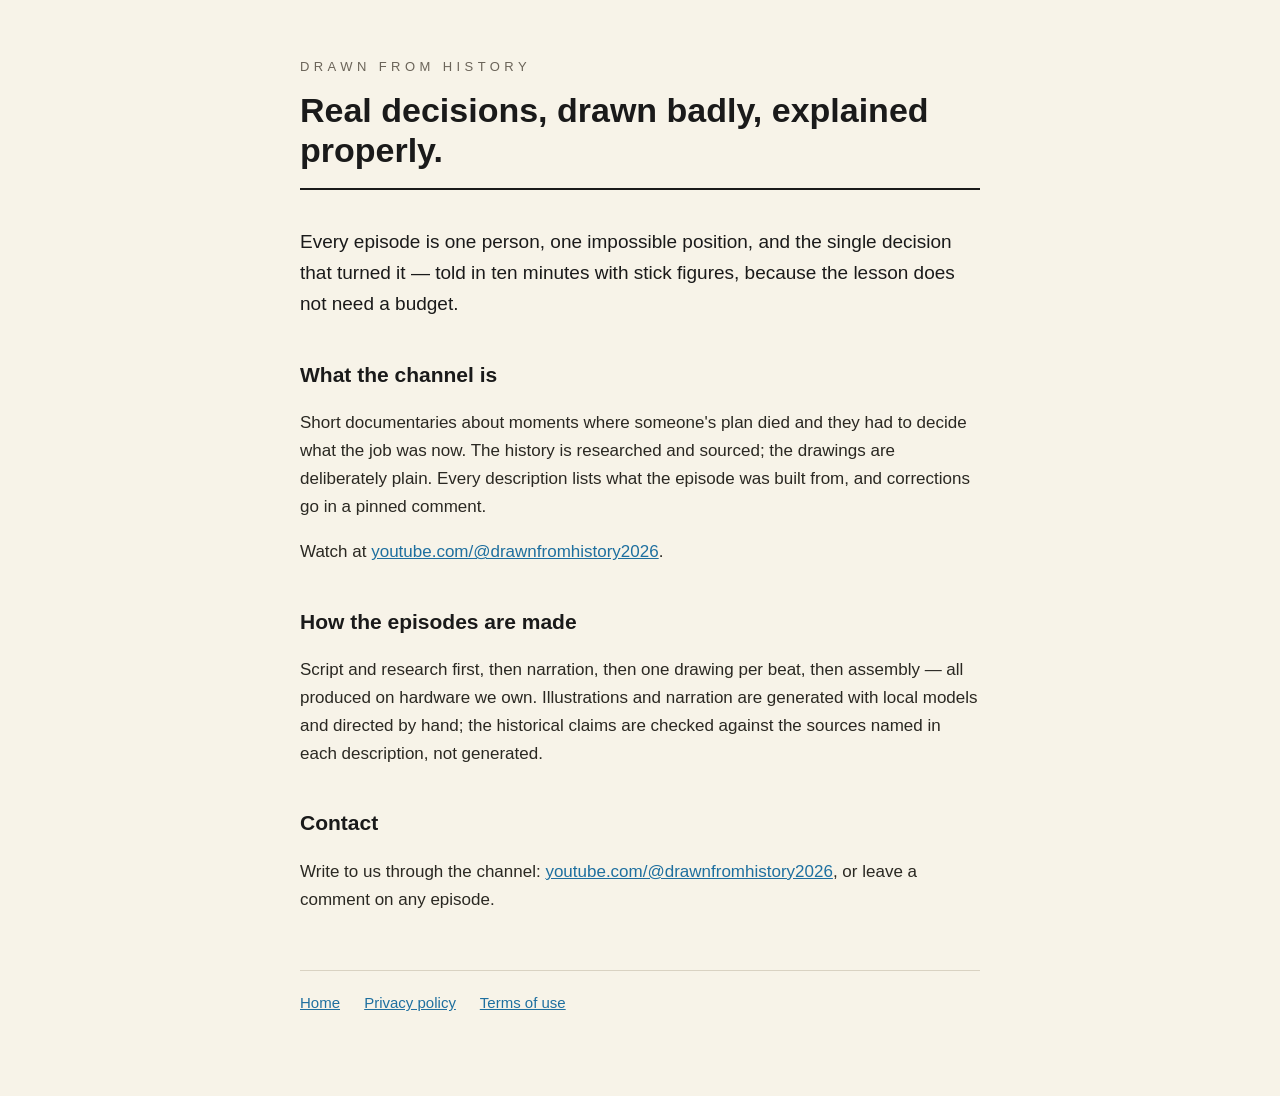
==== index.html @ 0cb96aaa "Site for the Drawn From History channel Three static pages on the same paper the episodes are drawn " ====
<!doctype html>
<html lang="en">
<head>
<meta charset="utf-8">
<meta name="viewport" content="width=device-width, initial-scale=1">
<title>Drawn From History</title>
<meta name="description" content="Real decisions, drawn badly, explained properly. Ten-minute stick-figure history, one decision per episode.">
<link rel="stylesheet" href="style.css">
</head>
<body>
<main>
  <header>
    <p class="brand">Drawn From History</p>
    <h1>Real decisions, drawn badly, explained properly.</h1>
  </header>

  <p class="tagline">Every episode is one person, one impossible position, and the single decision that turned
  it &mdash; told in ten minutes with stick figures, because the lesson does not need a budget.</p>

  <h2>What the channel is</h2>
  <p>Short documentaries about moments where someone's plan died and they had to decide what the job was now.
  The history is researched and sourced; the drawings are deliberately plain. Every description lists what the
  episode was built from, and corrections go in a pinned comment.</p>
  <p>Watch at <a href="https://www.youtube.com/@drawnfromhistory2026">youtube.com/@drawnfromhistory2026</a>.</p>

  <h2>How the episodes are made</h2>
  <p>Script and research first, then narration, then one drawing per beat, then assembly &mdash; all produced on
  hardware we own. Illustrations and narration are generated with local models and directed by hand; the
  historical claims are checked against the sources named in each description, not generated.</p>

  <h2>Contact</h2>
  <p>Write to us through the channel: <a href="https://www.youtube.com/@drawnfromhistory2026/about">youtube.com/@drawnfromhistory2026</a>, or leave a comment on any episode.</p>

  <nav>
    <a href="/">Home</a>
    <a href="privacy.html">Privacy policy</a>
    <a href="terms.html">Terms of use</a>
  </nav>
</main>
</body>
</html>
---- style.css ----
/* Drawn From History - the same sheet of paper the videos are drawn on. */
:root {
  --paper: #F7F3E8;
  --ink: #1A1A1A;
  --accent: #1E6F9F;
  --faded: #6B6459;
}
* { box-sizing: border-box; }
body {
  margin: 0;
  padding: 0 20px 80px;
  background: var(--paper);
  color: var(--ink);
  font: 17px/1.65 -apple-system, "Segoe UI", Roboto, "Helvetica Neue", Arial, sans-serif;
}
main { max-width: 680px; margin: 0 auto; }
header { padding: 56px 0 8px; border-bottom: 2px solid var(--ink); margin-bottom: 36px; }
.brand { font-size: 13px; letter-spacing: 0.34em; text-transform: uppercase; color: var(--faded); margin: 0 0 14px; }
h1 { font-size: 34px; line-height: 1.15; margin: 0 0 10px; }
.tagline { font-size: 19px; margin: 0 0 30px; color: var(--ink); }
h2 { font-size: 21px; margin: 38px 0 10px; }
p, li { color: #2A2822; }
li { margin-bottom: 7px; }
a { color: var(--accent); }
a:hover { color: var(--ink); }
.note { border-left: 3px solid var(--accent); padding: 2px 0 2px 16px; color: var(--faded); }
.updated { font-size: 14px; color: var(--faded); }
nav { margin-top: 56px; padding-top: 20px; border-top: 1px solid #D9D2C2; font-size: 15px; }
nav a { margin-right: 20px; }
@media (max-width: 480px) { h1 { font-size: 27px; } body { font-size: 16px; } }
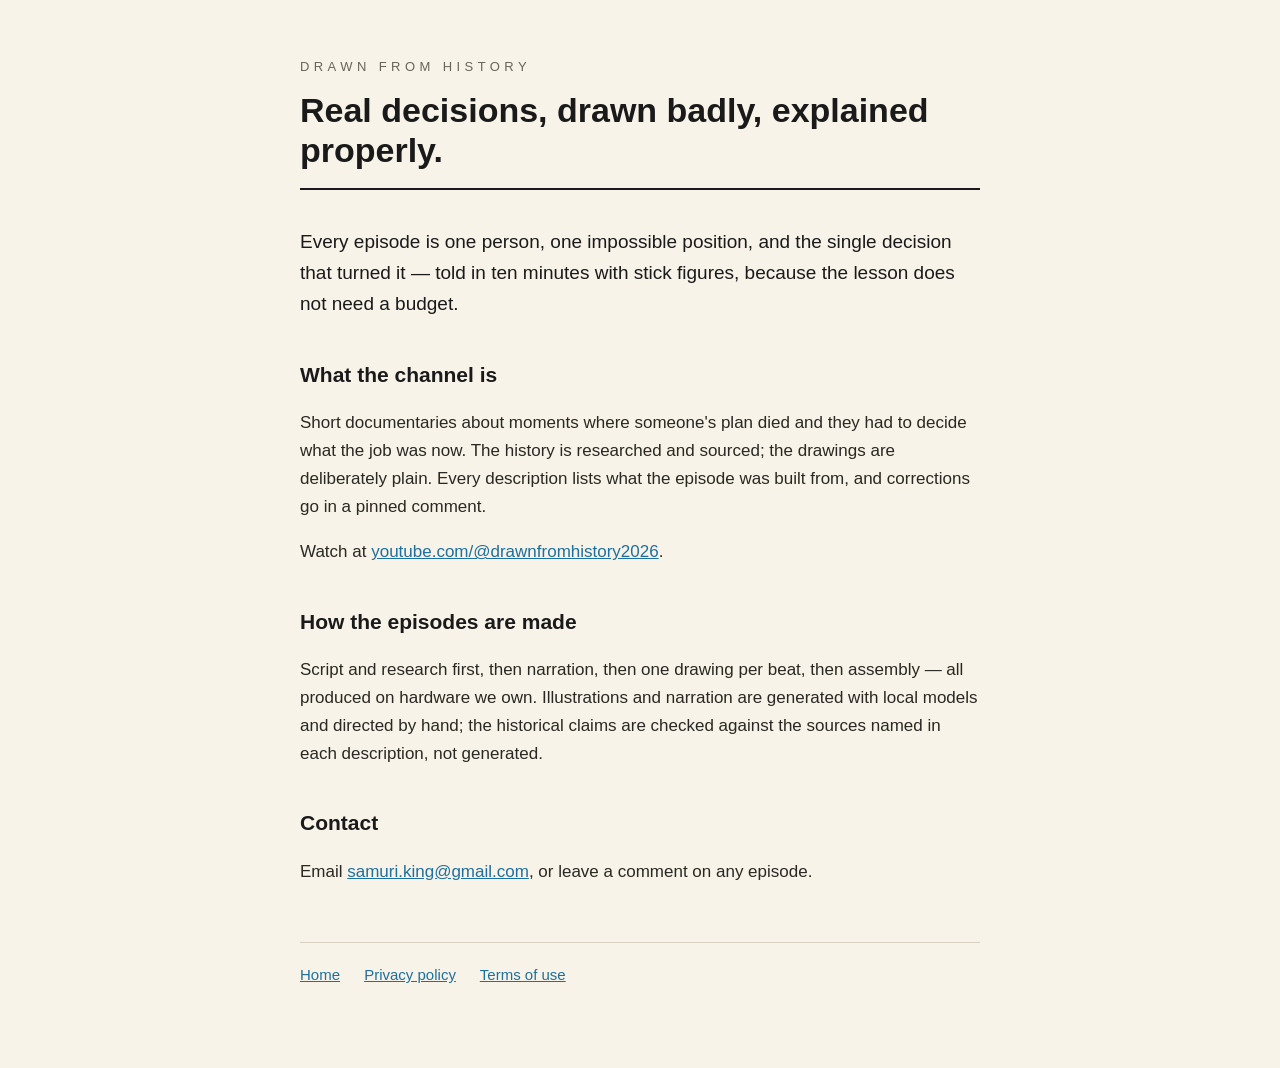
==== commit 0b539bd3: "Put the real contact address on the pages The audit reviewer and the OAuth consent screen should see" ====
--- a/index.html
+++ b/index.html
@@ -29,7 +29,7 @@
   historical claims are checked against the sources named in each description, not generated.</p>
 
   <h2>Contact</h2>
-  <p>Write to us through the channel: <a href="https://www.youtube.com/@drawnfromhistory2026/about">youtube.com/@drawnfromhistory2026</a>, or leave a comment on any episode.</p>
+  <p>Email <a href="mailto:samuri.king@gmail.com">samuri.king@gmail.com</a>, or leave a comment on any episode.</p>
 
   <nav>
     <a href="/">Home</a>
